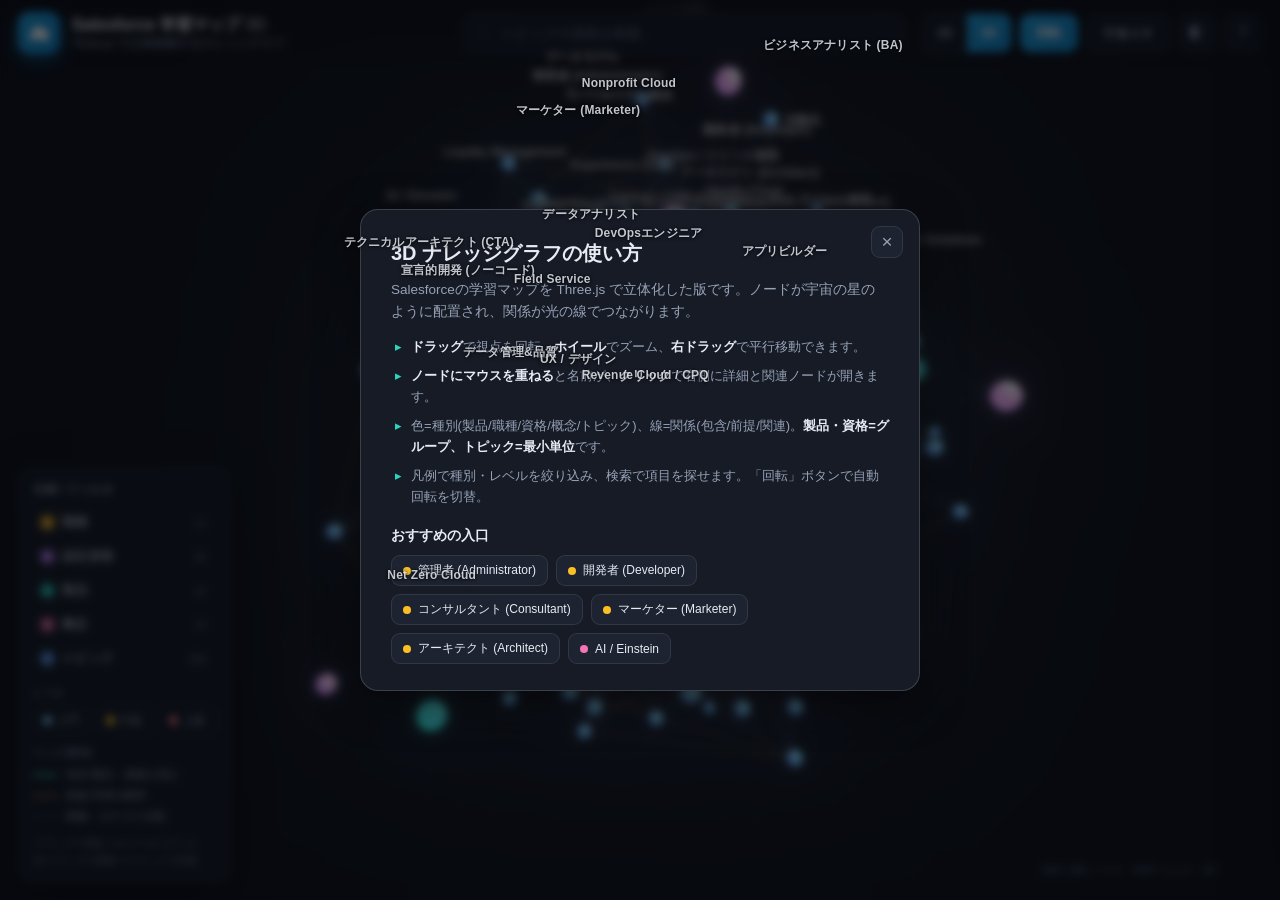
==== graph3d.html @ 076d1acb "3D版(Three.js)を追加 + 2D/3D切替 - graph3d.html / js/app3d.js: Three.js r128 による立体ナレッジグラフ   グロウ(UnrealBloo" ====
<!DOCTYPE html>
<html lang="ja">
<head>
<meta charset="UTF-8">
<meta name="viewport" content="width=device-width, initial-scale=1.0, maximum-scale=1.0, user-scalable=no">
<title>Salesforce 学習マップ 3D — Three.js ナレッジグラフ</title>
<meta name="description" content="Salesforceの学習マップをThree.jsで3D可視化。製品・機能・職種・資格・概念を宇宙のように立体で探索。">
<link rel="icon" href="data:image/svg+xml,%3Csvg xmlns='http://www.w3.org/2000/svg' viewBox='0 0 100 100'%3E%3Ctext y='.9em' font-size='90'%3E%F0%9F%AA%90%3C/text%3E%3C/svg%3E">
<link rel="stylesheet" href="css/style.css">
<style>
  #scene3d{position:absolute;inset:0;overflow:hidden}
  #scene3d canvas{display:block}
  #labels3d{position:absolute;inset:0;pointer-events:none;overflow:hidden}
  .node-label{
    font:600 12px/1.2 -apple-system,BlinkMacSystemFont,"Segoe UI","Hiragino Sans","Noto Sans JP",sans-serif;
    color:rgba(231,236,243,0.92);text-shadow:0 1px 4px rgba(0,0,0,0.9),0 0 2px rgba(0,0,0,0.9);
    white-space:nowrap;pointer-events:none;letter-spacing:.2px;
    padding:0 2px;transition:opacity .2s;
  }
  :root[data-theme="light"] .node-label{color:rgba(26,34,51,0.95);text-shadow:0 1px 4px rgba(255,255,255,0.9)}
  .view-toggle{display:flex;background:var(--surface);border:1px solid var(--border);border-radius:10px;overflow:hidden;backdrop-filter:blur(12px)}
  .view-toggle a{padding:0 14px;height:38px;display:flex;align-items:center;font-size:12.5px;font-weight:700;color:var(--text-dim);text-decoration:none;transition:.15s}
  .view-toggle a.active{background:linear-gradient(135deg,#1a9bd7,#0d7fbf);color:#fff}
  .view-toggle a:not(.active):hover{color:var(--text);background:var(--border)}
</style>
</head>
<body>
<div id="app">
  <header id="topbar">
    <div class="brand">
      <span class="brand-mark">☁︎</span>
      <div class="brand-text">
        <h1>Salesforce 学習マップ <span style="opacity:.6;font-weight:600">3D</span></h1>
        <p>Three.js で立体探索するナレッジグラフ</p>
      </div>
    </div>
    <div class="search-wrap">
      <svg class="search-icon" viewBox="0 0 24 24" width="16" height="16"><path fill="currentColor" d="M15.5 14h-.79l-.28-.27a6.5 6.5 0 1 0-.7.7l.27.28v.79l5 4.99L20.49 19zm-6 0A4.5 4.5 0 1 1 14 9.5 4.5 4.5 0 0 1 9.5 14"/></svg>
      <input id="search" type="text" placeholder="トピックや資格を検索…" autocomplete="off">
      <button id="search-clear" title="クリア" aria-label="クリア">×</button>
    </div>
    <div class="top-actions">
      <div class="view-toggle">
        <a href="index.html">2D</a>
        <a href="graph3d.html" class="active">3D</a>
      </div>
      <button id="btn-rotate" class="pill active" title="自動回転">回転</button>
      <button id="btn-reset" class="pill" title="ビューをリセット">リセット</button>
      <button id="btn-theme" class="icon-btn" title="テーマ切替">◐</button>
      <button id="btn-help" class="icon-btn" title="使い方">?</button>
    </div>
  </header>

  <aside id="legend">
    <div class="legend-title">凡例 / フィルタ</div>
    <div id="legend-types"></div>
    <div class="legend-sub">レベル</div>
    <div id="legend-levels" class="lvl-row">
      <button class="lvl-chip" data-level="beginner"><i class="lvl-dot b"></i>入門</button>
      <button class="lvl-chip" data-level="intermediate"><i class="lvl-dot i"></i>中級</button>
      <button class="lvl-chip" data-level="advanced"><i class="lvl-dot a"></i>上級</button>
    </div>
    <div class="legend-sub">リンク(関係)</div>
    <div id="legend-links" class="link-legend">
      <div class="ll-row"><span class="ll-line contains"></span>包含:製品・資格が含む</div>
      <div class="ll-row"><span class="ll-line prereq"></span>前提:学習の順序</div>
      <div class="ll-row"><span class="ll-line rel"></span>関連・カテゴリ分類</div>
    </div>
    <div class="legend-hint">ドラッグ=回転 / ホイール=ズーム<br>右ドラッグ=移動 / クリック=詳細</div>
  </aside>

  <div id="scene3d"></div>
  <div id="labels3d"></div>
  <div id="tooltip" class="hidden"></div>
  <div id="stats"></div>

  <section id="panel" class="hidden" aria-live="polite">
    <button id="panel-close" aria-label="閉じる">×</button>
    <div id="panel-content"></div>
  </section>

  <div id="help-modal" class="modal hidden">
    <div class="modal-box">
      <button id="help-close" class="modal-close" aria-label="閉じる">×</button>
      <h2>3D ナレッジグラフの使い方</h2>
      <p>Salesforceの学習マップを Three.js で立体化した版です。ノードが宇宙の星のように配置され、関係が光の線でつながります。</p>
      <ul>
        <li><b>ドラッグ</b>で視点を回転、<b>ホイール</b>でズーム、<b>右ドラッグ</b>で平行移動できます。</li>
        <li><b>ノードにマウスを重ねる</b>と名前が、<b>クリック</b>で右側に詳細と関連ノードが開きます。</li>
        <li>色=種別(製品/職種/資格/概念/トピック)、線=関係(包含/前提/関連)。<b>製品・資格=グループ、トピック=最小単位</b>です。</li>
        <li>凡例で種別・レベルを絞り込み、検索で項目を探せます。「回転」ボタンで自動回転を切替。</li>
      </ul>
      <h3>おすすめの入口</h3>
      <div id="help-entrypoints"></div>
    </div>
  </div>
</div>

<script src="data/anchors.js"></script>
<script src="data/topics.js"></script>
<script src="js/sfmap-core.js"></script>
<script src="js/vendor/three.min.js"></script>
<script src="js/vendor/CopyShader.js"></script>
<script src="js/vendor/LuminosityHighPassShader.js"></script>
<script src="js/vendor/EffectComposer.js"></script>
<script src="js/vendor/RenderPass.js"></script>
<script src="js/vendor/ShaderPass.js"></script>
<script src="js/vendor/MaskPass.js"></script>
<script src="js/vendor/UnrealBloomPass.js"></script>
<script src="js/vendor/OrbitControls.js"></script>
<script src="js/vendor/CSS2DRenderer.js"></script>
<script src="js/app3d.js"></script>
</body>
</html>
---- css/style.css ----
/* ============================================================
   Salesforce 学習マップ — スタイル
   モダン / 洗練 / ダーク基調(Obsidian風) + ライトモード対応
   ============================================================ */
:root{
  --bg: #0b0e14;
  --bg-grad-1: #0d1119;
  --bg-grad-2: #090b10;
  --surface: rgba(22,27,38,0.72);
  --surface-solid: #161b26;
  --surface-2: rgba(30,37,52,0.9);
  --border: rgba(255,255,255,0.09);
  --border-strong: rgba(255,255,255,0.16);
  --text: #e7ecf3;
  --text-dim: #97a2b6;
  --text-faint: #626d80;
  --accent: #2dd4bf;
  --shadow: 0 12px 40px rgba(0,0,0,0.5);
  --radius: 14px;
  /* type colors */
  --c-product: #2dd4bf;
  --c-role: #fbbf24;
  --c-cert: #c084fc;
  --c-concept: #34d399;
  --c-topic: #60a5fa;
  --font: -apple-system, BlinkMacSystemFont, "Segoe UI", "Hiragino Sans", "Noto Sans JP", Meiryo, sans-serif;
}
:root[data-theme="light"]{
  --bg: #f4f6fb;
  --bg-grad-1: #eef1f8;
  --bg-grad-2: #f7f9fd;
  --surface: rgba(255,255,255,0.86);
  --surface-solid: #ffffff;
  --surface-2: rgba(255,255,255,0.95);
  --border: rgba(15,23,42,0.10);
  --border-strong: rgba(15,23,42,0.18);
  --text: #1a2233;
  --text-dim: #5a6579;
  --text-faint: #8a93a5;
  --shadow: 0 12px 40px rgba(30,45,80,0.14);
}
*{box-sizing:border-box;margin:0;padding:0}
html,body{height:100%;overflow:hidden}
body{
  font-family:var(--font);
  color:var(--text);
  background:
    radial-gradient(1200px 700px at 78% -10%, rgba(45,212,191,0.10), transparent 60%),
    radial-gradient(900px 600px at 12% 110%, rgba(96,165,250,0.10), transparent 55%),
    linear-gradient(160deg, var(--bg-grad-1), var(--bg-grad-2));
  -webkit-font-smoothing:antialiased;
}
#app{position:fixed;inset:0}

/* ===== Canvas ===== */
#graph{position:absolute;inset:0;width:100%;height:100%;display:block;cursor:grab;touch-action:none}
#graph.grabbing{cursor:grabbing}

/* ===== Top bar ===== */
#topbar{
  position:absolute;top:0;left:0;right:0;z-index:20;
  display:flex;align-items:center;gap:18px;
  padding:12px 18px;
  background:linear-gradient(180deg, rgba(9,11,16,0.82), rgba(9,11,16,0.0));
  backdrop-filter:blur(6px);
  pointer-events:none;
}
:root[data-theme="light"] #topbar{background:linear-gradient(180deg, rgba(244,246,251,0.9), rgba(244,246,251,0));}
#topbar > *{pointer-events:auto}
.brand{display:flex;align-items:center;gap:12px;min-width:0}
.brand-mark{
  width:42px;height:42px;flex:none;display:grid;place-items:center;
  font-size:22px;border-radius:12px;
  background:linear-gradient(135deg,#1a9bd7,#0d7fbf);
  color:#fff;box-shadow:0 6px 18px rgba(13,127,191,0.45);
}
.brand-text h1{font-size:16px;font-weight:700;letter-spacing:.2px;line-height:1.2}
.brand-text p{font-size:11.5px;color:var(--text-dim);margin-top:2px}
@media(max-width:760px){.brand-text{display:none}}

.search-wrap{
  position:relative;flex:1;max-width:440px;margin-left:auto;display:flex;align-items:center;
}
.search-icon{position:absolute;left:12px;color:var(--text-faint);pointer-events:none}
#search{
  width:100%;height:40px;padding:0 34px 0 36px;
  background:var(--surface);border:1px solid var(--border);border-radius:11px;
  color:var(--text);font-size:13.5px;font-family:inherit;outline:none;
  backdrop-filter:blur(12px);transition:border-color .15s, box-shadow .15s;
}
#search::placeholder{color:var(--text-faint)}
#search:focus{border-color:var(--accent);box-shadow:0 0 0 3px rgba(45,212,191,0.16)}
#search-clear{
  position:absolute;right:8px;width:22px;height:22px;border:none;border-radius:6px;
  background:transparent;color:var(--text-faint);font-size:17px;cursor:pointer;display:none;
}
#search-clear:hover{background:var(--border);color:var(--text)}
.search-wrap.has-text #search-clear{display:block}

.top-actions{display:flex;align-items:center;gap:8px}
.view-toggle{display:flex;background:var(--surface);border:1px solid var(--border);border-radius:10px;overflow:hidden;backdrop-filter:blur(12px)}
.view-toggle a{padding:0 14px;height:38px;display:flex;align-items:center;font-size:12.5px;font-weight:700;color:var(--text-dim);text-decoration:none;transition:.15s}
.view-toggle a.active{background:linear-gradient(135deg,#1a9bd7,#0d7fbf);color:#fff}
.view-toggle a:not(.active):hover{color:var(--text);background:var(--border)}
.pill{
  height:38px;padding:0 15px;border-radius:10px;font-size:12.5px;font-weight:600;
  background:var(--surface);border:1px solid var(--border);color:var(--text);
  cursor:pointer;backdrop-filter:blur(12px);transition:.15s;white-space:nowrap;
}
.pill:hover{border-color:var(--border-strong);background:var(--surface-2)}
.pill.active{background:linear-gradient(135deg,#1a9bd7,#0d7fbf);border-color:transparent;color:#fff}
.icon-btn{
  width:38px;height:38px;border-radius:10px;font-size:16px;
  background:var(--surface);border:1px solid var(--border);color:var(--text-dim);
  cursor:pointer;backdrop-filter:blur(12px);transition:.15s;
}
.icon-btn:hover{border-color:var(--border-strong);color:var(--text)}
@media(max-width:620px){.pill{display:none}.search-wrap{max-width:none}}

/* ===== Legend ===== */
#legend{
  position:absolute;left:18px;bottom:18px;z-index:15;width:212px;
  padding:14px 14px 12px;border-radius:var(--radius);
  background:var(--surface);border:1px solid var(--border);
  backdrop-filter:blur(16px);box-shadow:var(--shadow);
}
.legend-title{font-size:11px;font-weight:700;letter-spacing:.6px;text-transform:uppercase;color:var(--text-dim);margin-bottom:10px}
.legend-sub{font-size:10px;font-weight:600;letter-spacing:.5px;color:var(--text-faint);margin:12px 0 7px;text-transform:uppercase}
.type-chip{
  display:flex;align-items:center;gap:9px;width:100%;
  padding:6px 8px;margin-bottom:3px;border-radius:9px;border:1px solid transparent;
  background:transparent;color:var(--text);font-size:12.5px;font-family:inherit;
  cursor:pointer;transition:.13s;text-align:left;
}
.type-chip:hover{background:var(--border)}
.type-chip.off{opacity:.38}
.type-chip .dot{width:11px;height:11px;border-radius:50%;flex:none;box-shadow:0 0 8px currentColor}
.type-chip .count{margin-left:auto;font-size:10.5px;color:var(--text-faint);font-variant-numeric:tabular-nums}
.lvl-row{display:flex;gap:6px}
.lvl-chip{
  flex:1;display:flex;align-items:center;justify-content:center;gap:5px;
  padding:5px 4px;border-radius:8px;border:1px solid var(--border);
  background:transparent;color:var(--text-dim);font-size:11px;font-family:inherit;cursor:pointer;transition:.13s;
}
.lvl-chip:hover{border-color:var(--border-strong);color:var(--text)}
.lvl-chip.off{opacity:.34}
.lvl-dot{width:9px;height:9px;border-radius:50%}
.lvl-dot.b{background:#7dd3fc}.lvl-dot.i{background:#fbbf24}.lvl-dot.a{background:#fb7185}
.legend-hint{margin-top:11px;font-size:10.5px;line-height:1.6;color:var(--text-faint)}
@media(max-width:620px){#legend{display:none}}

/* ===== Tooltip ===== */
#tooltip{
  position:absolute;z-index:30;pointer-events:none;max-width:260px;
  padding:9px 12px;border-radius:10px;
  background:var(--surface-2);border:1px solid var(--border-strong);
  backdrop-filter:blur(14px);box-shadow:var(--shadow);
  font-size:12.5px;line-height:1.45;transition:opacity .1s;
}
#tooltip.hidden{opacity:0}
#tooltip .tt-type{font-size:10px;font-weight:700;letter-spacing:.5px;text-transform:uppercase;margin-bottom:3px}
#tooltip .tt-label{font-weight:700;font-size:13.5px;margin-bottom:3px}
#tooltip .tt-sum{color:var(--text-dim);font-size:11.5px}

/* ===== Zoom controls ===== */
#zoom-controls{
  position:absolute;right:18px;bottom:18px;z-index:15;display:flex;flex-direction:column;gap:1px;
  border-radius:11px;overflow:hidden;border:1px solid var(--border);box-shadow:var(--shadow);
}
#zoom-controls button{
  width:38px;height:38px;border:none;background:var(--surface);color:var(--text-dim);
  font-size:17px;cursor:pointer;backdrop-filter:blur(12px);transition:.13s;
}
#zoom-controls button:hover{background:var(--surface-2);color:var(--text)}
#stats{
  position:absolute;right:64px;bottom:22px;z-index:15;font-size:11px;color:var(--text-faint);
  font-variant-numeric:tabular-nums;pointer-events:none;
}
@media(max-width:620px){#stats{display:none}}

/* ===== Detail Panel ===== */
#panel{
  position:absolute;top:0;right:0;bottom:0;z-index:40;width:min(440px,92vw);
  background:var(--surface-solid);border-left:1px solid var(--border-strong);
  box-shadow:-16px 0 50px rgba(0,0,0,0.4);
  transform:translateX(0);transition:transform .3s cubic-bezier(.4,0,.2,1);
  overflow-y:auto;overscroll-behavior:contain;
}
#panel.hidden{transform:translateX(102%)}
#panel-close{
  position:sticky;top:12px;float:right;margin:12px 12px 0 0;z-index:2;
  width:32px;height:32px;border:none;border-radius:9px;
  background:var(--surface-2);border:1px solid var(--border);color:var(--text-dim);
  font-size:19px;cursor:pointer;transition:.13s;
}
#panel-close:hover{color:var(--text);background:var(--border)}
#panel-content{padding:26px 26px 60px}
.p-badges{display:flex;flex-wrap:wrap;gap:7px;margin-bottom:14px}
.p-badge{
  font-size:10.5px;font-weight:700;letter-spacing:.4px;padding:4px 10px;border-radius:20px;
  display:inline-flex;align-items:center;gap:6px;
}
.p-badge .bd{width:8px;height:8px;border-radius:50%}
.p-badge.lvl{background:var(--border);color:var(--text-dim)}
.p-title{font-size:23px;font-weight:800;line-height:1.25;letter-spacing:.2px;margin-bottom:8px}
.p-summary{font-size:14px;color:var(--text-dim);line-height:1.6;margin-bottom:20px;
  padding-bottom:18px;border-bottom:1px solid var(--border)}
.p-body h2{font-size:14px;font-weight:800;margin:20px 0 8px;padding-left:11px;position:relative;letter-spacing:.3px}
.p-body h2::before{content:"";position:absolute;left:0;top:2px;bottom:2px;width:3.5px;border-radius:3px;background:var(--accent)}
.p-body h3{font-size:13px;font-weight:700;margin:16px 0 6px;color:var(--text)}
.p-body p{font-size:13.5px;line-height:1.72;color:var(--text-dim);margin:6px 0}
.p-body ul{margin:6px 0 6px 2px;padding:0;list-style:none}
.p-body li{font-size:13px;line-height:1.65;color:var(--text-dim);padding-left:18px;position:relative;margin:4px 0}
.p-body li::before{content:"";position:absolute;left:4px;top:9px;width:5px;height:5px;border-radius:50%;background:var(--accent);opacity:.75}
.p-body strong{color:var(--text);font-weight:700}
.p-rel{margin-top:26px}
.p-rel-group{margin-bottom:16px}
.p-rel-title{font-size:11px;font-weight:700;letter-spacing:.5px;text-transform:uppercase;color:var(--text-faint);margin-bottom:9px}
.rel-chips{display:flex;flex-wrap:wrap;gap:7px}
.rel-chip{
  display:inline-flex;align-items:center;gap:7px;
  padding:6px 11px;border-radius:9px;font-size:12px;font-weight:500;
  background:var(--surface-2);border:1px solid var(--border);color:var(--text);
  cursor:pointer;transition:.13s;max-width:100%;
}
.rel-chip:hover{border-color:var(--border-strong);transform:translateY(-1px)}
.rel-chip .rc-dot{width:8px;height:8px;border-radius:50%;flex:none}
.rel-chip .rc-label{overflow:hidden;text-overflow:ellipsis;white-space:nowrap}

/* 参考ページ(外部リンク) */
.p-refs{margin-top:24px}
.ref-chips{display:flex;flex-direction:column;gap:7px}
.ref-chip{
  display:flex;align-items:center;gap:10px;padding:9px 12px;border-radius:10px;
  background:var(--surface-2);border:1px solid var(--border);color:var(--text);
  text-decoration:none;font-size:12.5px;transition:.13s;
}
.ref-chip:hover{border-color:var(--accent);transform:translateY(-1px)}
.ref-chip .ref-site{
  font-size:10px;font-weight:800;letter-spacing:.3px;padding:3px 8px;border-radius:6px;flex:none;
  background:rgba(45,212,191,0.16);color:var(--accent);
}
.ref-chip .rc-label{flex:1;color:var(--text-dim);overflow:hidden;text-overflow:ellipsis;white-space:nowrap}
.ref-chip .ref-ext{color:var(--text-faint);font-size:13px;flex:none}

/* リンク種別の凡例 */
.link-legend{display:flex;flex-direction:column;gap:6px;margin-top:2px}
.ll-row{display:flex;align-items:center;gap:9px;font-size:11px;color:var(--text-dim)}
.ll-line{width:24px;height:0;flex:none;position:relative}
.ll-line.contains{border-top:2px solid var(--c-product)}
.ll-line.covers{border-top:1.5px solid var(--c-cert)}
.ll-line.prereq{border-top:2px dashed #c9954a}
.ll-line.rel{border-top:1.5px solid var(--text-faint);opacity:.6}

/* ===== Help Modal ===== */
.modal{position:absolute;inset:0;z-index:60;display:grid;place-items:center;
  background:rgba(6,8,12,0.62);backdrop-filter:blur(4px);padding:20px}
.modal.hidden{display:none}
.modal-box{
  position:relative;width:min(560px,100%);max-height:86vh;overflow-y:auto;
  background:var(--surface-solid);border:1px solid var(--border-strong);border-radius:18px;
  padding:30px 30px 26px;box-shadow:var(--shadow);
}
.modal-close{position:absolute;top:16px;right:16px;width:32px;height:32px;border:none;border-radius:9px;
  background:var(--surface-2);border:1px solid var(--border);color:var(--text-dim);font-size:19px;cursor:pointer}
.modal-close:hover{color:var(--text)}
.modal-box h2{font-size:20px;font-weight:800;margin-bottom:12px}
.modal-box h3{font-size:14px;font-weight:700;margin:20px 0 10px}
.modal-box p{font-size:13.5px;line-height:1.7;color:var(--text-dim);margin-bottom:12px}
.modal-box ul{margin:0 0 8px;padding-left:2px;list-style:none}
.modal-box li{font-size:13px;line-height:1.65;color:var(--text-dim);padding-left:18px;position:relative;margin:7px 0}
.modal-box li::before{content:"▸";position:absolute;left:2px;color:var(--accent)}
.modal-box strong,.modal-box b{color:var(--text);font-weight:700}
#help-entrypoints{display:flex;flex-wrap:wrap;gap:8px}

/* scrollbars */
#panel::-webkit-scrollbar,.modal-box::-webkit-scrollbar{width:10px}
#panel::-webkit-scrollbar-thumb,.modal-box::-webkit-scrollbar-thumb{background:var(--border-strong);border-radius:8px;border:3px solid transparent;background-clip:padding-box}

/* entrance */
@keyframes fadeUp{from{opacity:0;transform:translateY(8px)}to{opacity:1;transform:none}}
#legend,#topbar{animation:fadeUp .5s ease both}
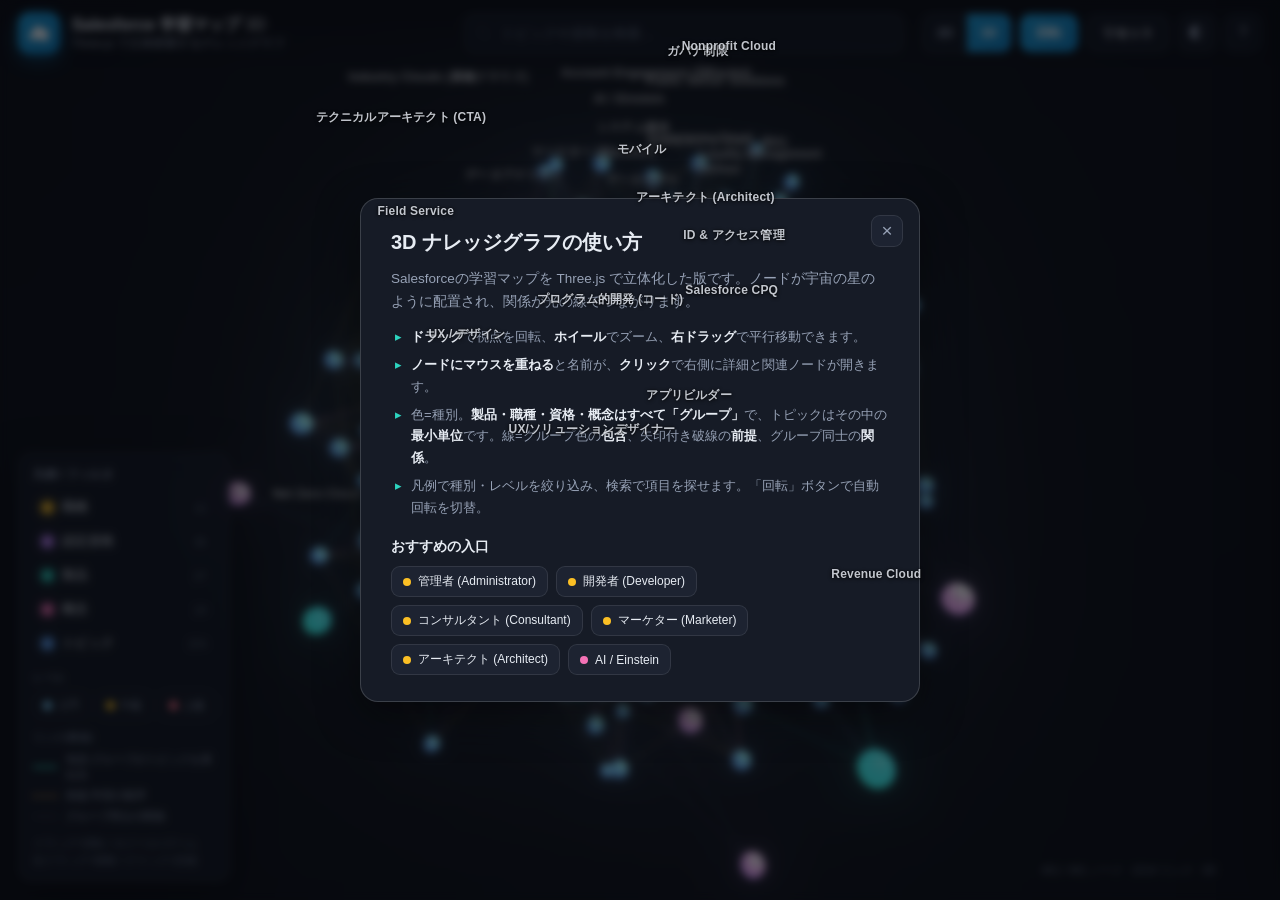
==== commit 2d1b6067: "4種のアンカーをグループ(包含)化 + トピック大幅拡充 (461ノード/2214リンク) - 製品・職種・認定資格・概念の4種すべてを「トピックを束ねるグループ(包含)」として扱う   概念・職種の" ====
--- a/graph3d.html
+++ b/graph3d.html
@@ -62,9 +62,9 @@
     </div>
     <div class="legend-sub">リンク(関係)</div>
     <div id="legend-links" class="link-legend">
-      <div class="ll-row"><span class="ll-line contains"></span>包含:製品・資格が含む</div>
+      <div class="ll-row"><span class="ll-line contains"></span>包含:グループがトピックを束ねる</div>
       <div class="ll-row"><span class="ll-line prereq"></span>前提:学習の順序</div>
-      <div class="ll-row"><span class="ll-line rel"></span>関連・カテゴリ分類</div>
+      <div class="ll-row"><span class="ll-line rel"></span>グループ同士の関係</div>
     </div>
     <div class="legend-hint">ドラッグ=回転 / ホイール=ズーム<br>右ドラッグ=移動 / クリック=詳細</div>
   </aside>
@@ -87,7 +87,7 @@
       <ul>
         <li><b>ドラッグ</b>で視点を回転、<b>ホイール</b>でズーム、<b>右ドラッグ</b>で平行移動できます。</li>
         <li><b>ノードにマウスを重ねる</b>と名前が、<b>クリック</b>で右側に詳細と関連ノードが開きます。</li>
-        <li>色=種別(製品/職種/資格/概念/トピック)、線=関係(包含/前提/関連)。<b>製品・資格=グループ、トピック=最小単位</b>です。</li>
+        <li>色=種別。<b>製品・職種・資格・概念はすべて「グループ」</b>で、トピックはその中の<b>最小単位</b>です。線=グループ色の<b>包含</b>、矢印付き破線の<b>前提</b>、グループ同士の<b>関係</b>。</li>
         <li>凡例で種別・レベルを絞り込み、検索で項目を探せます。「回転」ボタンで自動回転を切替。</li>
       </ul>
       <h3>おすすめの入口</h3>
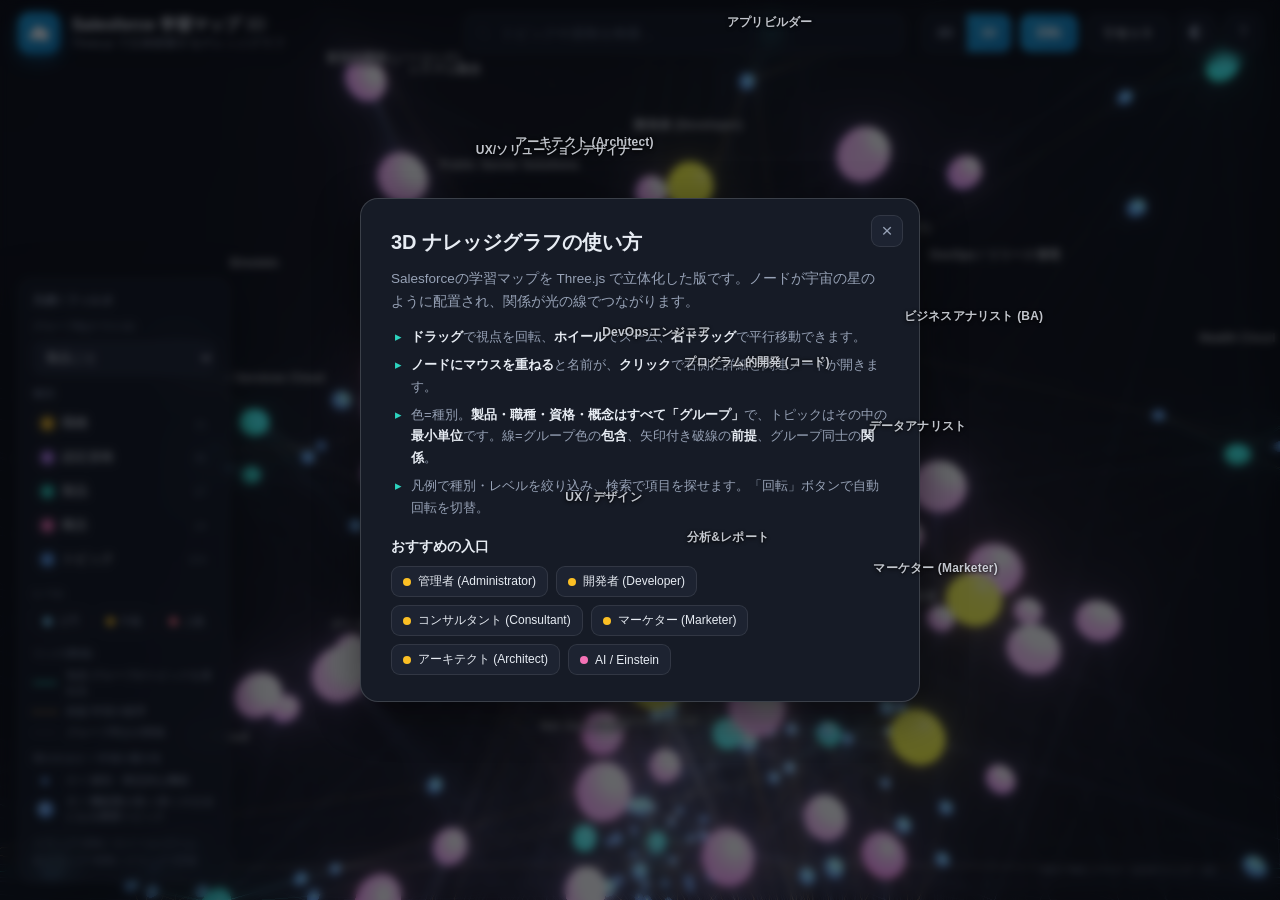
==== commit 2863b3ba: "トピック円の大きさを学習の重大性(機能量・優先度)で表現 + 3Dにもグループ化(クラスタ)追加 - sfmap-core.js: 重大性スコア(breadth=またがるグループ数/foundatio" ====
--- a/graph3d.html
+++ b/graph3d.html
@@ -53,6 +53,15 @@
 
   <aside id="legend">
     <div class="legend-title">凡例 / フィルタ</div>
+    <div class="legend-sub">グループ化(クラスタ)</div>
+    <select id="group-axis" class="group-select">
+      <option value="product">製品ごと</option>
+      <option value="cert">認定資格ごと</option>
+      <option value="concept">概念ごと</option>
+      <option value="role">職種ごと</option>
+      <option value="none">グループ化しない</option>
+    </select>
+    <div class="legend-sub">種別</div>
     <div id="legend-types"></div>
     <div class="legend-sub">レベル</div>
     <div id="legend-levels" class="lvl-row">
@@ -65,6 +74,11 @@
       <div class="ll-row"><span class="ll-line contains"></span>包含:グループがトピックを束ねる</div>
       <div class="ll-row"><span class="ll-line prereq"></span>前提:学習の順序</div>
       <div class="ll-row"><span class="ll-line rel"></span>グループ同士の関係</div>
+    </div>
+    <div class="legend-sub">球の大きさ = 学習の重大性</div>
+    <div class="link-legend">
+      <div class="ll-row"><span class="ll-size s"></span>小 = 個別・限定的な機能</div>
+      <div class="ll-row"><span class="ll-size l"></span>大 = 機能量が多い/多くの土台になる重要トピック</div>
     </div>
     <div class="legend-hint">ドラッグ=回転 / ホイール=ズーム<br>右ドラッグ=移動 / クリック=詳細</div>
   </aside>
--- a/css/style.css
+++ b/css/style.css
@@ -126,6 +126,9 @@
 }
 .legend-title{font-size:11px;font-weight:700;letter-spacing:.6px;text-transform:uppercase;color:var(--text-dim);margin-bottom:10px}
 .legend-sub{font-size:10px;font-weight:600;letter-spacing:.5px;color:var(--text-faint);margin:12px 0 7px;text-transform:uppercase}
+.group-select{width:100%;height:34px;padding:0 8px;background:var(--surface-2);border:1px solid var(--border);border-radius:9px;color:var(--text);font-size:12.5px;font-family:inherit;cursor:pointer;outline:none;transition:border-color .15s}
+.group-select:hover{border-color:var(--border-strong)}
+.group-select:focus{border-color:var(--accent)}
 .type-chip{
   display:flex;align-items:center;gap:9px;width:100%;
   padding:6px 8px;margin-bottom:3px;border-radius:9px;border:1px solid transparent;
@@ -251,6 +254,10 @@
 .ll-line.covers{border-top:1.5px solid var(--c-cert)}
 .ll-line.prereq{border-top:2px dashed #c9954a}
 .ll-line.rel{border-top:1.5px solid var(--text-faint);opacity:.6}
+.ll-size{width:24px;flex:none;display:flex;align-items:center;justify-content:center}
+.ll-size::before{content:"";border-radius:50%;background:radial-gradient(circle at 35% 30%,#8fc4ff,#3f7fd6);box-shadow:0 0 6px rgba(96,165,250,.6)}
+.ll-size.s::before{width:6px;height:6px}
+.ll-size.l::before{width:15px;height:15px}
 
 /* ===== Help Modal ===== */
 .modal{position:absolute;inset:0;z-index:60;display:grid;place-items:center;
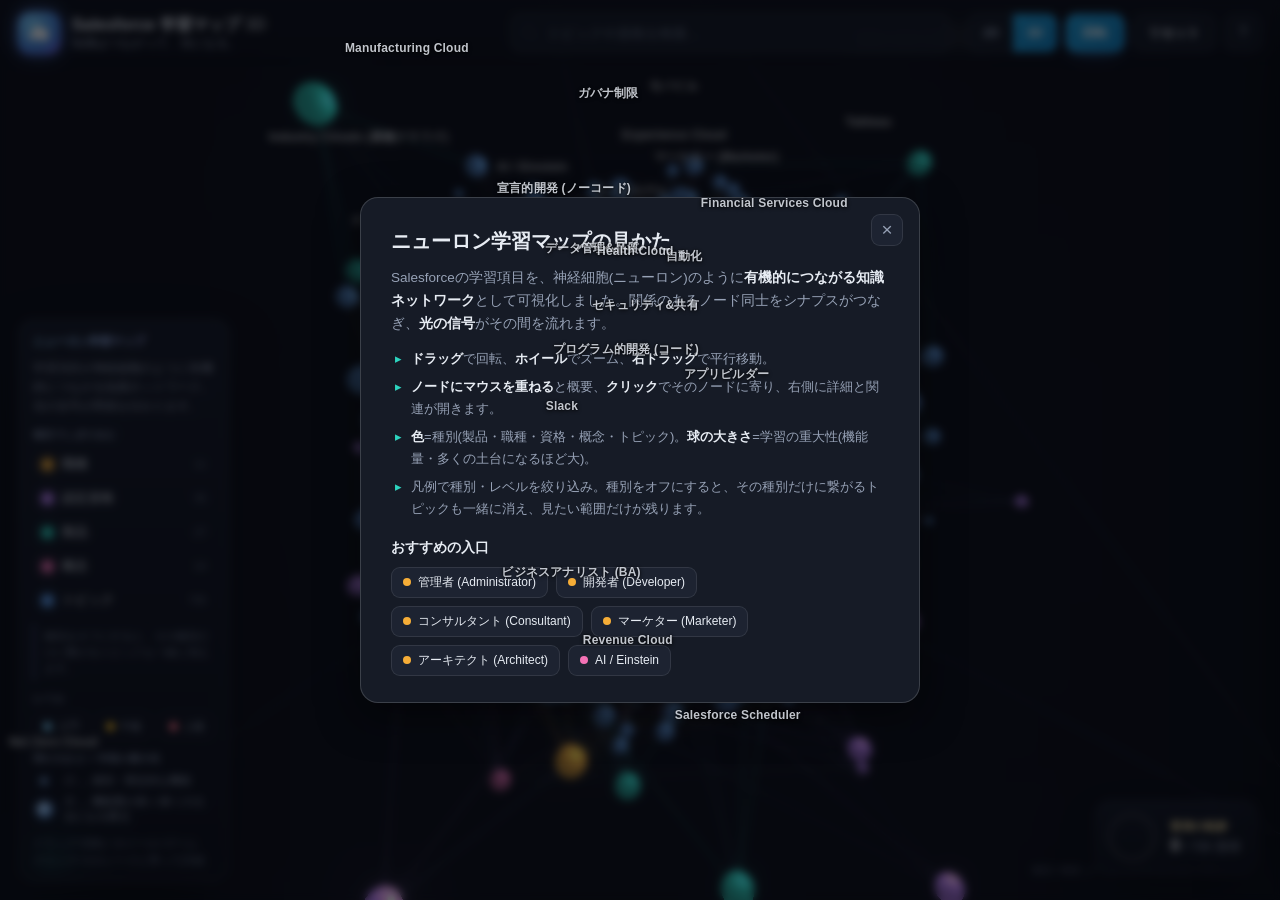
==== commit ce165908: "3Dを「ニューロン学習マップ」に抜本刷新 + トピック374→735に拡充 ## デザイン(Fable5 の設計言語を採用) - ダークモード専用に。テーマ切替を廃止 - ニューロン/シナプス表現: " ====
--- a/graph3d.html
+++ b/graph3d.html
@@ -22,6 +22,78 @@
   .view-toggle a{padding:0 14px;height:38px;display:flex;align-items:center;font-size:12.5px;font-weight:700;color:var(--text-dim);text-decoration:none;transition:.15s}
   .view-toggle a.active{background:linear-gradient(135deg,#1a9bd7,#0d7fbf);color:#fff}
   .view-toggle a:not(.active):hover{color:var(--text);background:var(--border)}
+
+  /* ===== ニューロンマップ UI 洗練(ダーク専用) ===== */
+  body{background:#080a12}
+  #topbar{background:linear-gradient(180deg,rgba(12,15,24,0.82),rgba(12,15,24,0.32) 70%,transparent);border-bottom:none;backdrop-filter:blur(10px)}
+  .brand-mark{background:radial-gradient(circle at 35% 30%,#7fd4ff,#3f7fd6 60%,#7a4fe0);box-shadow:0 0 18px rgba(90,150,255,0.55),0 0 4px rgba(150,120,255,0.6)}
+  #legend{
+    backdrop-filter:blur(18px) saturate(1.25);
+    background:linear-gradient(180deg,rgba(20,25,38,0.86),rgba(11,14,23,0.80));
+    border:1px solid rgba(255,255,255,0.08);
+    box-shadow:0 24px 70px -24px rgba(0,0,0,0.8),inset 0 1px 0 rgba(255,255,255,0.06);
+    border-radius:16px;
+  }
+  .legend-title{
+    font-weight:800;letter-spacing:.2px;
+    background:linear-gradient(90deg,#93d4ff,#c6a8ff);-webkit-background-clip:text;background-clip:text;color:transparent;
+  }
+  .legend-lead{font-size:11.5px;line-height:1.65;color:rgba(196,206,226,0.7);margin:6px 0 2px}
+  .legend-note{font-size:10.5px;line-height:1.55;color:rgba(158,172,198,0.68);margin:8px 0 2px;padding:4px 0 4px 9px;border-left:2px solid rgba(120,150,230,0.4)}
+  .legend-sub{color:rgba(150,164,190,0.78);letter-spacing:.4px}
+  .type-chip,.lvl-chip{transition:transform .12s ease,background .15s,opacity .15s}
+  .type-chip:hover,.lvl-chip:hover{transform:translateY(-1px)}
+  .type-chip.off,.lvl-chip.off{opacity:0.34}
+  .pill,.icon-btn{transition:transform .12s ease,background .15s,color .15s}
+  .pill:hover,.icon-btn:hover{transform:translateY(-1px)}
+  .pill.active{box-shadow:0 0 0 1px rgba(120,180,255,0.4),0 6px 18px -8px rgba(80,150,255,0.6)}
+  #panel{
+    backdrop-filter:blur(20px) saturate(1.2);
+    background:linear-gradient(180deg,rgba(18,22,34,0.94),rgba(10,13,21,0.92));
+    border-left:1px solid rgba(255,255,255,0.08);
+    box-shadow:-30px 0 80px -30px rgba(0,0,0,0.85);
+  }
+  #tooltip{backdrop-filter:blur(12px);background:rgba(14,18,28,0.9);border:1px solid rgba(255,255,255,0.09);box-shadow:0 14px 40px -14px rgba(0,0,0,0.8)}
+  #stats{color:rgba(150,164,190,0.6);letter-spacing:.3px}
+  .ll-size{width:22px;flex:none;display:flex;align-items:center;justify-content:center}
+  .ll-size::before{content:"";border-radius:50%;background:radial-gradient(circle at 35% 30%,#bfe0ff,#4f8fe0);box-shadow:0 0 8px rgba(96,165,250,.7)}
+  .ll-size.s::before{width:6px;height:6px}
+  .ll-size.l::before{width:15px;height:15px}
+
+  /* Progress HUD (習得の軌跡) */
+  #hud{position:absolute;right:22px;bottom:26px;display:flex;align-items:center;gap:12px;padding:10px 16px 10px 10px;
+    border-radius:16px;background:linear-gradient(180deg,rgba(20,25,38,0.82),rgba(11,14,23,0.78));
+    border:1px solid rgba(255,255,255,0.08);backdrop-filter:blur(16px);
+    box-shadow:0 18px 50px -20px rgba(0,0,0,0.8),inset 0 1px 0 rgba(255,255,255,0.05);z-index:20}
+  #hud .hud-svg{width:52px;height:52px;flex:none;filter:drop-shadow(0 0 6px rgba(255,214,102,0.35))}
+  #hud .hud-bg{fill:none;stroke:rgba(255,255,255,0.09);stroke-width:5}
+  #hud .hud-fg{fill:none;stroke:#ffd666;stroke-width:5;stroke-linecap:round;transition:stroke-dashoffset .7s cubic-bezier(.22,1,.36,1)}
+  #hud .hud-title{font-size:11px;font-weight:700;letter-spacing:.4px;color:#ffe6a3}
+  #hud .hud-count{font-size:12.5px;color:var(--text-dim);margin-top:2px}
+  #hud .hud-count #hud-num{font-size:17px;font-weight:800;color:#fff;letter-spacing:.3px}
+  @media(max-width:640px){#hud{right:12px;bottom:14px;transform:scale(.9);transform-origin:bottom right}}
+
+  /* Depth meter (深度) */
+  .p-depth{margin:14px 0 4px;padding:12px 14px;border-radius:12px;background:rgba(124,92,246,0.08);border:1px solid rgba(124,92,246,0.22)}
+  .p-depth-top{display:flex;align-items:baseline;justify-content:space-between;margin-bottom:8px}
+  .p-depth-label{font-size:11px;font-weight:700;letter-spacing:.6px;color:#b9a8ff}
+  .p-depth-tier{font-size:13px;font-weight:800;color:#dcd2ff}
+  .depth-track{display:flex;gap:5px}
+  .depth-track .dseg{flex:1;height:7px;border-radius:4px;background:rgba(255,255,255,0.08)}
+  .depth-track .dseg.on:nth-child(1){background:#dff3ff}
+  .depth-track .dseg.on:nth-child(2){background:#9ec9ff}
+  .depth-track .dseg.on:nth-child(3){background:#7d8dfd}
+  .depth-track .dseg.on:nth-child(4){background:#7c5cf6}
+  .depth-track .dseg.on:nth-child(5){background:#6d28d9}
+  .p-depth-desc{margin-top:8px;font-size:11px;line-height:1.55;color:var(--text-dim)}
+
+  /* Mastery button (習得の灯) */
+  .p-actions{margin:12px 0 2px}
+  .btn-learn{width:100%;padding:11px 14px;border-radius:12px;border:1px solid rgba(255,214,102,0.4);
+    background:linear-gradient(180deg,rgba(255,214,102,0.14),rgba(255,214,102,0.06));color:#ffe6a3;
+    font-size:13px;font-weight:700;cursor:pointer;transition:transform .15s cubic-bezier(.22,1,.36,1),box-shadow .2s,background .2s}
+  .btn-learn:hover{transform:translateY(-1px);box-shadow:0 10px 26px -12px rgba(255,214,102,0.6)}
+  .btn-learn.is-learned{background:linear-gradient(180deg,rgba(255,214,102,0.28),rgba(255,196,60,0.18));color:#fff;border-color:rgba(255,214,102,0.7);box-shadow:0 0 0 1px rgba(255,214,102,0.35),0 0 22px -6px rgba(255,214,102,0.6)}
 </style>
 </head>
 <body>
@@ -31,7 +103,7 @@
       <span class="brand-mark">☁︎</span>
       <div class="brand-text">
         <h1>Salesforce 学習マップ <span style="opacity:.6;font-weight:600">3D</span></h1>
-        <p>Three.js で立体探索するナレッジグラフ</p>
+        <p>知識はつながって、光になる。</p>
       </div>
     </div>
     <div class="search-wrap">
@@ -46,47 +118,45 @@
       </div>
       <button id="btn-rotate" class="pill active" title="自動回転">回転</button>
       <button id="btn-reset" class="pill" title="ビューをリセット">リセット</button>
-      <button id="btn-theme" class="icon-btn" title="テーマ切替">◐</button>
       <button id="btn-help" class="icon-btn" title="使い方">?</button>
     </div>
   </header>
 
   <aside id="legend">
-    <div class="legend-title">凡例 / フィルタ</div>
-    <div class="legend-sub">グループ化(クラスタ)</div>
-    <select id="group-axis" class="group-select">
-      <option value="product">製品ごと</option>
-      <option value="cert">認定資格ごと</option>
-      <option value="concept">概念ごと</option>
-      <option value="role">職種ごと</option>
-      <option value="none">グループ化しない</option>
-    </select>
-    <div class="legend-sub">種別</div>
+    <div class="legend-title">ニューロン学習マップ</div>
+    <p class="legend-lead">学習項目が神経細胞のように有機的につながる知識ネットワーク。光の信号が関係を伝わります。</p>
+    <div class="legend-sub">種別でしぼり込む</div>
     <div id="legend-types"></div>
+    <div class="legend-note">種別をオフにすると、その種別だけに繋がるトピックも一緒に消えます。</div>
     <div class="legend-sub">レベル</div>
     <div id="legend-levels" class="lvl-row">
       <button class="lvl-chip" data-level="beginner"><i class="lvl-dot b"></i>入門</button>
       <button class="lvl-chip" data-level="intermediate"><i class="lvl-dot i"></i>中級</button>
       <button class="lvl-chip" data-level="advanced"><i class="lvl-dot a"></i>上級</button>
     </div>
-    <div class="legend-sub">リンク(関係)</div>
-    <div id="legend-links" class="link-legend">
-      <div class="ll-row"><span class="ll-line contains"></span>包含:グループがトピックを束ねる</div>
-      <div class="ll-row"><span class="ll-line prereq"></span>前提:学習の順序</div>
-      <div class="ll-row"><span class="ll-line rel"></span>グループ同士の関係</div>
-    </div>
     <div class="legend-sub">球の大きさ = 学習の重大性</div>
     <div class="link-legend">
-      <div class="ll-row"><span class="ll-size s"></span>小 = 個別・限定的な機能</div>
-      <div class="ll-row"><span class="ll-size l"></span>大 = 機能量が多い/多くの土台になる重要トピック</div>
+      <div class="ll-row"><span class="ll-size s"></span>小 … 個別・限定的な機能</div>
+      <div class="ll-row"><span class="ll-size l"></span>大 … 機能量が多い/多くの土台になる要点</div>
     </div>
-    <div class="legend-hint">ドラッグ=回転 / ホイール=ズーム<br>右ドラッグ=移動 / クリック=詳細</div>
+    <div class="legend-hint">ドラッグ=回転 / ホイール=ズーム<br>クリック=そのノードに寄って詳細</div>
   </aside>
 
   <div id="scene3d"></div>
   <div id="labels3d"></div>
   <div id="tooltip" class="hidden"></div>
   <div id="stats"></div>
+
+  <div id="hud" title="学んだトピックに灯をともすと、あなたの知識ネットワークが広がります">
+    <svg viewBox="0 0 60 60" class="hud-svg" aria-hidden="true">
+      <circle cx="30" cy="30" r="26" class="hud-bg"></circle>
+      <circle id="hud-ring" cx="30" cy="30" r="26" class="hud-fg" transform="rotate(-90 30 30)"></circle>
+    </svg>
+    <div class="hud-text">
+      <div class="hud-title">習得の軌跡</div>
+      <div class="hud-count"><span id="hud-num">0</span> <span id="hud-den">/ 0 習得</span></div>
+    </div>
+  </div>
 
   <section id="panel" class="hidden" aria-live="polite">
     <button id="panel-close" aria-label="閉じる">×</button>
@@ -96,13 +166,13 @@
   <div id="help-modal" class="modal hidden">
     <div class="modal-box">
       <button id="help-close" class="modal-close" aria-label="閉じる">×</button>
-      <h2>3D ナレッジグラフの使い方</h2>
-      <p>Salesforceの学習マップを Three.js で立体化した版です。ノードが宇宙の星のように配置され、関係が光の線でつながります。</p>
+      <h2>ニューロン学習マップの見かた</h2>
+      <p>Salesforceの学習項目を、神経細胞(ニューロン)のように<b>有機的につながる知識ネットワーク</b>として可視化しました。関係のあるノード同士をシナプスがつなぎ、<b>光の信号</b>がその間を流れます。</p>
       <ul>
-        <li><b>ドラッグ</b>で視点を回転、<b>ホイール</b>でズーム、<b>右ドラッグ</b>で平行移動できます。</li>
-        <li><b>ノードにマウスを重ねる</b>と名前が、<b>クリック</b>で右側に詳細と関連ノードが開きます。</li>
-        <li>色=種別。<b>製品・職種・資格・概念はすべて「グループ」</b>で、トピックはその中の<b>最小単位</b>です。線=グループ色の<b>包含</b>、矢印付き破線の<b>前提</b>、グループ同士の<b>関係</b>。</li>
-        <li>凡例で種別・レベルを絞り込み、検索で項目を探せます。「回転」ボタンで自動回転を切替。</li>
+        <li><b>ドラッグ</b>で回転、<b>ホイール</b>でズーム、<b>右ドラッグ</b>で平行移動。</li>
+        <li><b>ノードにマウスを重ねる</b>と概要、<b>クリック</b>でそのノードに寄り、右側に詳細と関連が開きます。</li>
+        <li><b>色</b>=種別(製品・職種・資格・概念・トピック)。<b>球の大きさ</b>=学習の重大性(機能量・多くの土台になるほど大)。</li>
+        <li>凡例で種別・レベルを絞り込み。種別をオフにすると、その種別だけに繋がるトピックも一緒に消え、見たい範囲だけが残ります。</li>
       </ul>
       <h3>おすすめの入口</h3>
       <div id="help-entrypoints"></div>
